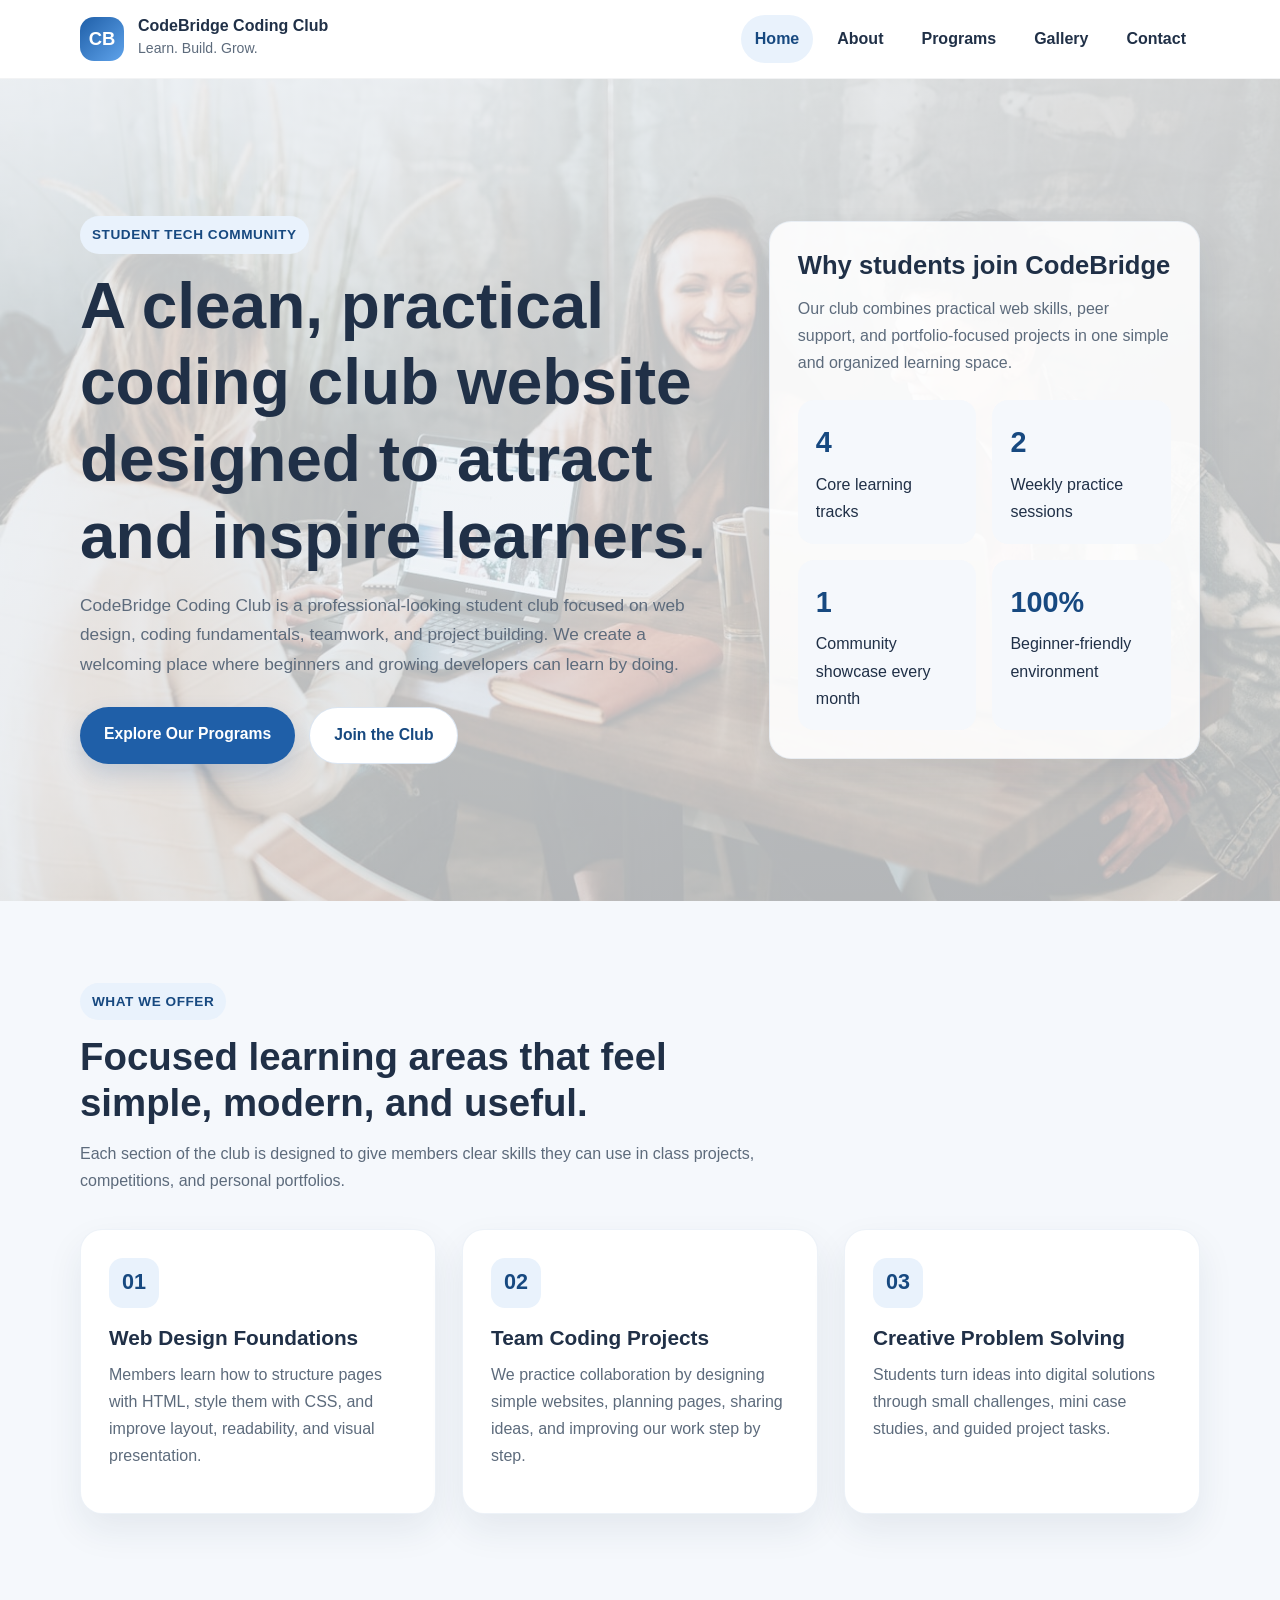
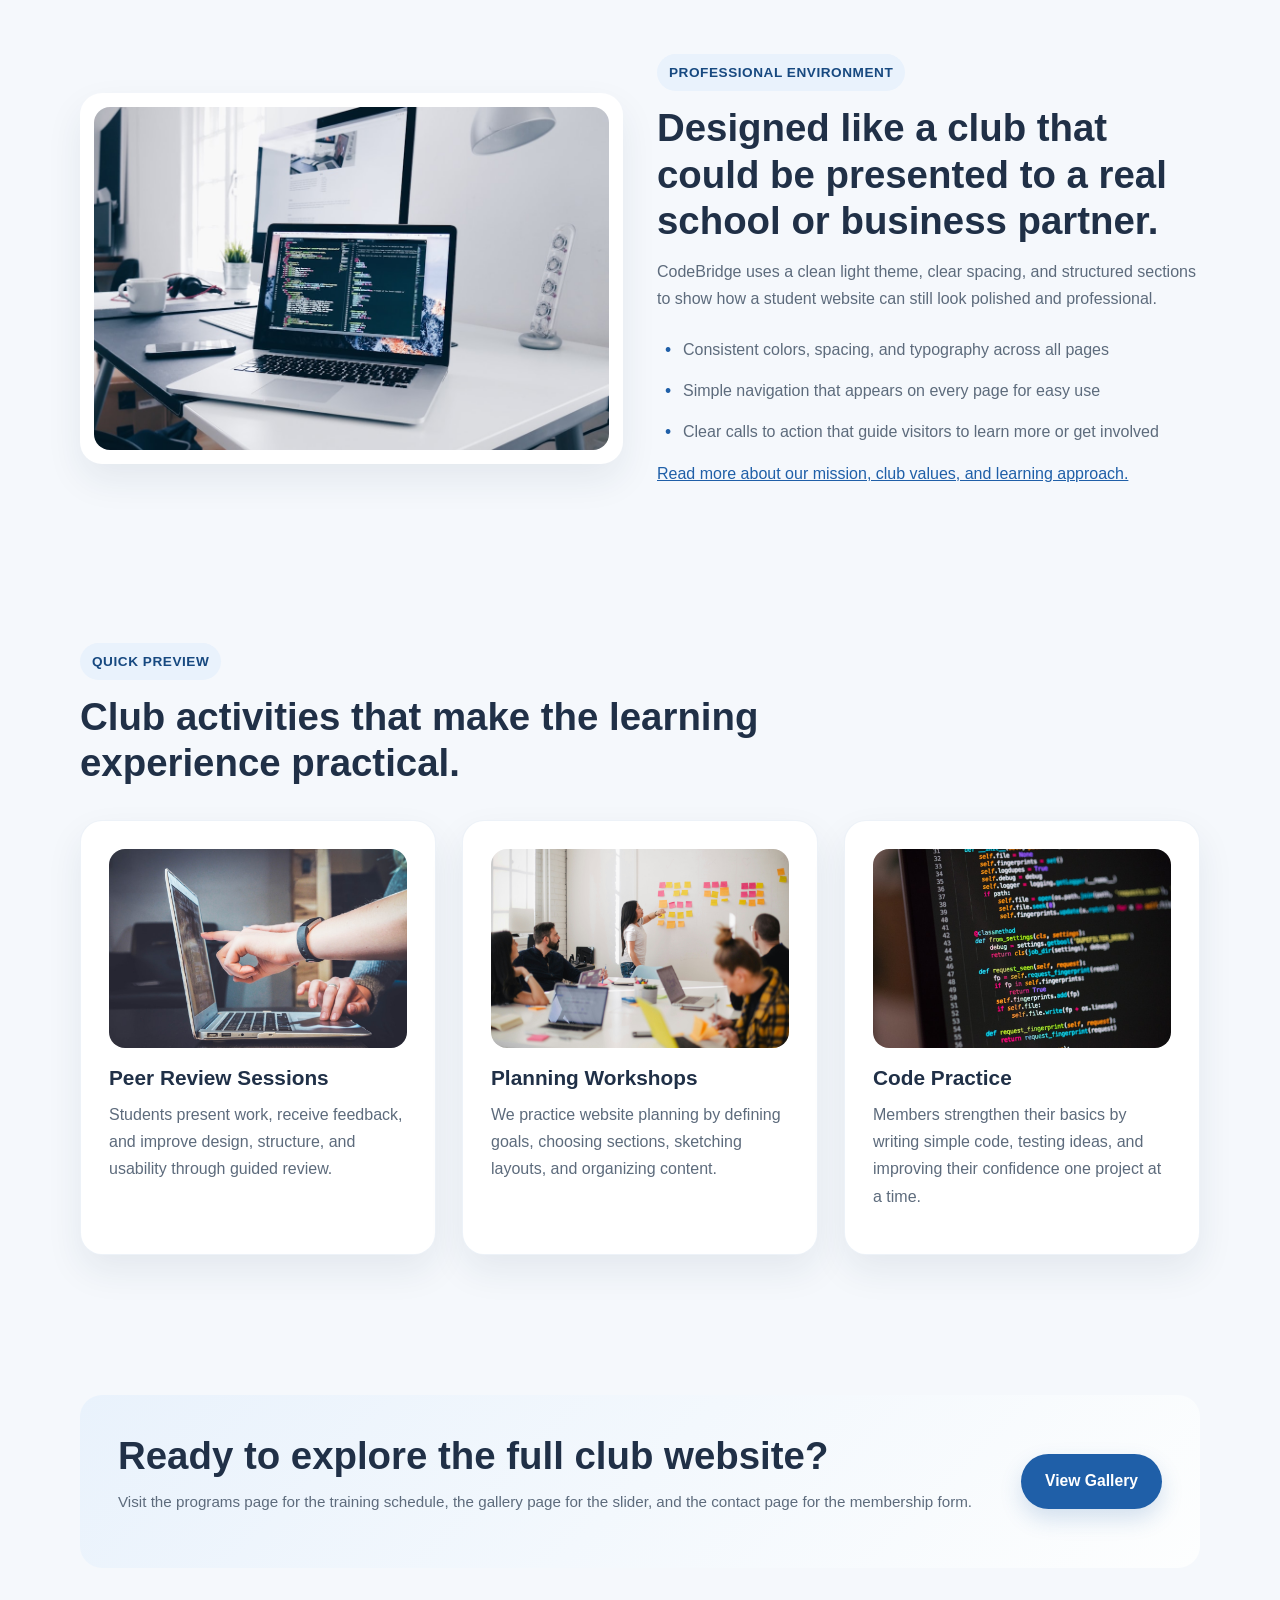
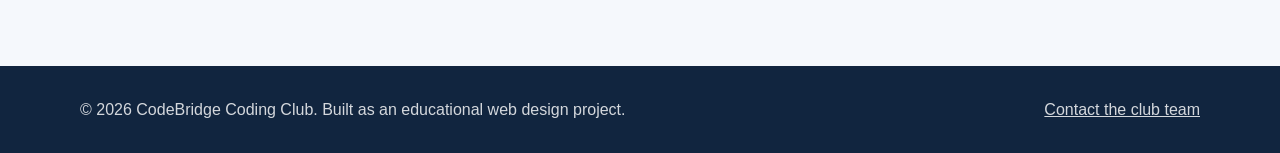
==== index.html @ a782f55a "first commit" ====
<!DOCTYPE html>
<html lang="en">
<head>
    <meta charset="UTF-8" />
    <meta name="viewport" content="width=device-width, initial-scale=1.0" />
    <title>CodeBridge Coding Club | Home</title>
    <link rel="stylesheet" href="css/styles.css" />
</head>
<body>
    <header class="site-header">
        <div class="container navbar">
            <a class="brand" href="index.html">
                <span class="brand-mark">CB</span>
                <span class="brand-text">
                    <strong>CodeBridge Coding Club</strong>
                    <span>Learn. Build. Grow.</span>
                </span>
            </a>
            <nav aria-label="Main navigation">
                <ul class="nav-menu">
                    <li><a href="index.html" class="active">Home</a></li>
                    <li><a href="about.html">About</a></li>
                    <li><a href="programs.html">Programs</a></li>
                    <li><a href="gallery.html">Gallery</a></li>
                    <li><a href="contact.html">Contact</a></li>
                </ul>
            </nav>
        </div>
    </header>

    <main>
        <section class="hero">
            <div class="container hero-grid">
                <div class="hero-copy">
                    <span class="eyebrow">Student Tech Community</span>
                    <h1>A clean, practical coding club website designed to attract and inspire learners.</h1>
                    <p class="lead">CodeBridge Coding Club is a professional-looking student club focused on web design, coding fundamentals, teamwork, and project building. We create a welcoming place where beginners and growing developers can learn by doing.</p>
                    <div class="hero-actions">
                        <a class="button" href="programs.html">Explore Our Programs</a>
                        <a class="button button-secondary" href="contact.html">Join the Club</a>
                    </div>
                </div>

                <aside class="hero-panel" aria-label="Club highlights">
                    <h2 style="font-size: 1.6rem;">Why students join CodeBridge</h2>
                    <p>Our club combines practical web skills, peer support, and portfolio-focused projects in one simple and organized learning space.</p>
                    <div class="stat-grid">
                        <div class="stat-card">
                            <strong>4</strong>
                            <span>Core learning tracks</span>
                        </div>
                        <div class="stat-card">
                            <strong>2</strong>
                            <span>Weekly practice sessions</span>
                        </div>
                        <div class="stat-card">
                            <strong>1</strong>
                            <span>Community showcase every month</span>
                        </div>
                        <div class="stat-card">
                            <strong>100%</strong>
                            <span>Beginner-friendly environment</span>
                        </div>
                    </div>
                </aside>
            </div>
        </section>

        <section class="section">
            <div class="container">
                <div class="section-title">
                    <span class="eyebrow">What We Offer</span>
                    <h2>Focused learning areas that feel simple, modern, and useful.</h2>
                    <p>Each section of the club is designed to give members clear skills they can use in class projects, competitions, and personal portfolios.</p>
                </div>

                <div class="cards">
                    <article class="card">
                        <div class="icon-badge">01</div>
                        <h3>Web Design Foundations</h3>
                        <p>Members learn how to structure pages with HTML, style them with CSS, and improve layout, readability, and visual presentation.</p>
                    </article>

                    <article class="card">
                        <div class="icon-badge">02</div>
                        <h3>Team Coding Projects</h3>
                        <p>We practice collaboration by designing simple websites, planning pages, sharing ideas, and improving our work step by step.</p>
                    </article>

                    <article class="card">
                        <div class="icon-badge">03</div>
                        <h3>Creative Problem Solving</h3>
                        <p>Students turn ideas into digital solutions through small challenges, mini case studies, and guided project tasks.</p>
                    </article>
                </div>
            </div>
        </section>

        <section class="section-tight">
            <div class="container split-panel">
                <div class="image-frame">
                    <img src="assets/images/coding-desk.jpg" alt="A clean coding desk with a laptop, monitor, phone, and workspace accessories." />
                </div>
                <div>
                    <span class="eyebrow">Professional Environment</span>
                    <h2>Designed like a club that could be presented to a real school or business partner.</h2>
                    <p>CodeBridge uses a clean light theme, clear spacing, and structured sections to show how a student website can still look polished and professional.</p>
                    <ul class="feature-list">
                        <li>Consistent colors, spacing, and typography across all pages</li>
                        <li>Simple navigation that appears on every page for easy use</li>
                        <li>Clear calls to action that guide visitors to learn more or get involved</li>
                    </ul>
                    <p><a href="about.html">Read more about our mission, club values, and learning approach.</a></p>
                </div>
            </div>
        </section>

        <section class="section">
            <div class="container">
                <div class="section-title">
                    <span class="eyebrow">Quick Preview</span>
                    <h2>Club activities that make the learning experience practical.</h2>
                </div>

                <div class="grid-3">
                    <article class="card">
                        <img src="assets/images/laptop-closeup.jpg" alt="Hands pointing at a laptop screen during a coding discussion." />
                        <h3 style="margin-top: 18px;">Peer Review Sessions</h3>
                        <p>Students present work, receive feedback, and improve design, structure, and usability through guided review.</p>
                    </article>

                    <article class="card">
                        <img src="assets/images/workshop-board.jpg" alt="Students in a workshop discussing ideas on a wall of colorful notes." />
                        <h3 style="margin-top: 18px;">Planning Workshops</h3>
                        <p>We practice website planning by defining goals, choosing sections, sketching layouts, and organizing content.</p>
                    </article>

                    <article class="card">
                        <img src="assets/images/code-screen.jpg" alt="A close-up of colorful source code on a computer screen." />
                        <h3 style="margin-top: 18px;">Code Practice</h3>
                        <p>Members strengthen their basics by writing simple code, testing ideas, and improving their confidence one project at a time.</p>
                    </article>
                </div>
            </div>
        </section>

        <section class="section-tight">
            <div class="container">
                <div class="cta-band">
                    <div>
                        <h2 style="margin-bottom: 10px;">Ready to explore the full club website?</h2>
                        <p class="small">Visit the programs page for the training schedule, the gallery page for the slider, and the contact page for the membership form.</p>
                    </div>
                    <a class="button" href="gallery.html">View Gallery</a>
                </div>
            </div>
        </section>
    </main>

    <footer class="site-footer">
        <div class="container footer-grid">
            <p>© 2026 CodeBridge Coding Club. Built as an educational web design project.</p>
            <p><a href="contact.html">Contact the club team</a></p>
        </div>
    </footer>
</body>
</html>
---- css/styles.css ----
:root {
    --primary: #1f5fa8;
    --primary-dark: #174980;
    --accent: #e9f2fc;
    --text: #203047;
    --muted: #5d6b7c;
    --bg: #f5f8fc;
    --white: #ffffff;
    --border: #d9e2ec;
    --shadow: 0 16px 36px rgba(24, 48, 79, 0.08);
    --radius-lg: 22px;
    --radius-md: 16px;
    --radius-sm: 10px;
    --max-width: 1120px;
}

* {
    box-sizing: border-box;
}

html {
    scroll-behavior: smooth;
}

body {
    margin: 0;
    font-family: Arial, Helvetica, sans-serif;
    color: var(--text);
    background-color: var(--bg);
    line-height: 1.7;
}

img {
    max-width: 100%;
    display: block;
    border-radius: var(--radius-md);
}

a {
    color: var(--primary);
}

a:hover {
    color: var(--primary-dark);
}

.container {
    width: min(100% - 40px, var(--max-width));
    margin: 0 auto;
}

.section {
    padding: 82px 0;
}

.section-tight {
    padding: 58px 0;
}

.section-title {
    max-width: 700px;
    margin-bottom: 34px;
}

.eyebrow {
    display: inline-block;
    margin-bottom: 14px;
    padding: 7px 12px;
    border-radius: 999px;
    background: var(--accent);
    color: var(--primary-dark);
    font-size: 0.85rem;
    font-weight: 700;
    letter-spacing: 0.04em;
    text-transform: uppercase;
}

h1, h2, h3, h4 {
    margin-top: 0;
    line-height: 1.2;
}

h1 {
    font-size: clamp(2.7rem, 5vw, 4.4rem);
    margin-bottom: 16px;
}

h2 {
    font-size: clamp(1.9rem, 3vw, 2.8rem);
    margin-bottom: 14px;
}

h3 {
    font-size: 1.3rem;
    margin-bottom: 10px;
}

p {
    margin-top: 0;
    color: var(--muted);
}

.lead {
    font-size: 1.08rem;
    max-width: 640px;
}

.button,
button,
input[type="submit"],
input[type="reset"] {
    display: inline-block;
    border: none;
    border-radius: 999px;
    background: var(--primary);
    color: var(--white);
    padding: 14px 24px;
    font-size: 0.98rem;
    font-weight: 700;
    text-decoration: none;
    cursor: pointer;
    transition: transform 0.25s ease, background-color 0.25s ease, box-shadow 0.25s ease;
    box-shadow: 0 10px 22px rgba(31, 95, 168, 0.18);
}

.button:hover,
button:hover,
input[type="submit"]:hover,
input[type="reset"]:hover {
    background: var(--primary-dark);
    transform: translateY(-2px);
}

.button-secondary,
input[type="reset"].button-secondary,
button.button-secondary {
    background: var(--white);
    color: var(--primary-dark);
    border: 1px solid rgba(31, 95, 168, 0.16);
    box-shadow: none;
}

.button-secondary:hover {
    background: #eef5fd;
}

.site-header {
    position: sticky;
    top: 0;
    z-index: 100;
    background: rgba(255, 255, 255, 0.94);
    backdrop-filter: blur(10px);
    border-bottom: 1px solid rgba(32, 48, 71, 0.06);
}

.navbar {
    min-height: 78px;
    display: flex;
    align-items: center;
    justify-content: space-between;
    gap: 24px;
}

.brand {
    display: flex;
    align-items: center;
    gap: 14px;
    text-decoration: none;
    color: var(--text);
}

.brand-mark {
    width: 44px;
    height: 44px;
    border-radius: 14px;
    background: linear-gradient(135deg, #1f5fa8, #5fa3eb);
    color: var(--white);
    display: inline-flex;
    align-items: center;
    justify-content: center;
    font-weight: 700;
    font-size: 1.15rem;
}

.brand-text strong {
    display: block;
    font-size: 1rem;
    line-height: 1.1;
}

.brand-text span {
    font-size: 0.88rem;
    color: var(--muted);
}

.nav-menu {
    list-style: none;
    display: flex;
    flex-wrap: wrap;
    gap: 10px;
    margin: 0;
    padding: 0;
}

.nav-menu a {
    display: inline-block;
    padding: 10px 14px;
    border-radius: 999px;
    color: var(--text);
    text-decoration: none;
    font-weight: 600;
    transition: background-color 0.25s ease, color 0.25s ease;
}

.nav-menu a:hover,
.nav-menu a.active {
    background: var(--accent);
    color: var(--primary-dark);
}

.hero {
    min-height: calc(100vh - 78px);
    display: flex;
    align-items: center;
    background-image: linear-gradient(rgba(250, 252, 255, 0.8), rgba(248, 251, 255, 0.72)), url('../assets/images/hero-team.jpg');
    background-size: cover;
    background-position: center;
}

.hero-grid {
    display: grid;
    grid-template-columns: 1.2fr 0.8fr;
    gap: 42px;
    align-items: center;
}

.hero-copy {
    padding: 60px 0;
}

.hero-copy p {
    max-width: 650px;
}

.hero-actions {
    display: flex;
    flex-wrap: wrap;
    gap: 14px;
    margin-top: 28px;
}

.hero-panel {
    background: rgba(255, 255, 255, 0.88);
    padding: 28px;
    border-radius: var(--radius-lg);
    box-shadow: var(--shadow);
    border: 1px solid rgba(31, 95, 168, 0.08);
}

.stat-grid {
    display: grid;
    grid-template-columns: repeat(2, 1fr);
    gap: 16px;
    margin-top: 24px;
}

.stat-card {
    padding: 18px;
    border-radius: var(--radius-md);
    background: var(--bg);
}

.stat-card strong {
    display: block;
    font-size: 1.8rem;
    color: var(--primary-dark);
    margin-bottom: 4px;
}

.grid-3,
.grid-2,
.cards,
.gallery-grid,
.two-column {
    display: grid;
    gap: 26px;
}

.grid-3,
.cards {
    grid-template-columns: repeat(3, minmax(0, 1fr));
}

.grid-2,
.two-column {
    grid-template-columns: repeat(2, minmax(0, 1fr));
}

.card {
    background: var(--white);
    padding: 28px;
    border-radius: var(--radius-lg);
    box-shadow: var(--shadow);
    border: 1px solid rgba(31, 95, 168, 0.08);
    transition: transform 0.3s ease, box-shadow 0.3s ease;
}

.card:hover {
    transform: translateY(-6px);
    box-shadow: 0 20px 34px rgba(24, 48, 79, 0.12);
}

.icon-badge {
    width: 50px;
    height: 50px;
    margin-bottom: 18px;
    border-radius: 14px;
    background: var(--accent);
    color: var(--primary-dark);
    display: inline-flex;
    align-items: center;
    justify-content: center;
    font-size: 1.35rem;
    font-weight: 700;
}

.split-panel {
    display: grid;
    grid-template-columns: 1fr 1fr;
    gap: 34px;
    align-items: center;
}

.image-frame {
    background: var(--white);
    padding: 14px;
    border-radius: var(--radius-lg);
    box-shadow: var(--shadow);
}

.feature-list {
    padding: 0;
    margin: 24px 0 0;
    list-style: none;
}

.feature-list li {
    margin-bottom: 14px;
    padding-left: 26px;
    position: relative;
    color: var(--muted);
}

.feature-list li::before {
    content: '•';
    position: absolute;
    left: 8px;
    color: var(--primary);
    font-size: 1.1rem;
}

table {
    width: 100%;
    border-collapse: collapse;
    background: var(--white);
    box-shadow: var(--shadow);
    border-radius: var(--radius-lg);
    overflow: hidden;
}

caption {
    text-align: left;
    font-weight: 700;
    margin-bottom: 14px;
    color: var(--text);
}

th,
td {
    padding: 18px 16px;
    text-align: left;
    border-bottom: 1px solid var(--border);
    vertical-align: top;
}

th {
    background: #eff5fb;
    color: var(--primary-dark);
    font-size: 0.94rem;
}

tr:hover td {
    background: #fbfdff;
}

.form-wrapper {
    background: var(--white);
    border-radius: var(--radius-lg);
    padding: 30px;
    box-shadow: var(--shadow);
    border: 1px solid rgba(31, 95, 168, 0.08);
}

fieldset {
    border: 1px solid var(--border);
    border-radius: var(--radius-md);
    padding: 20px;
    margin: 0 0 20px;
}

legend {
    font-weight: 700;
    color: var(--primary-dark);
    padding: 0 10px;
}

label {
    display: block;
    margin-bottom: 8px;
    font-weight: 700;
    color: var(--text);
}

input[type="text"],
input[type="email"],
select,
textarea {
    width: 100%;
    padding: 14px 14px;
    border-radius: var(--radius-sm);
    border: 1px solid #c8d5e4;
    background: #fcfdff;
    color: var(--text);
    font: inherit;
    margin-bottom: 18px;
}

input:focus,
select:focus,
textarea:focus {
    outline: 3px solid rgba(95, 163, 235, 0.2);
    border-color: var(--primary);
}

textarea {
    min-height: 140px;
    resize: vertical;
}

.form-row {
    display: grid;
    grid-template-columns: repeat(2, minmax(0, 1fr));
    gap: 18px;
}

.radio-row,
.checkbox-row {
    display: flex;
    flex-wrap: wrap;
    gap: 18px;
    margin-bottom: 18px;
}

.inline-option {
    display: inline-flex;
    align-items: center;
    gap: 8px;
    font-weight: 600;
    color: var(--muted);
}

.inline-option input {
    margin: 0;
}

.form-actions {
    display: flex;
    flex-wrap: wrap;
    gap: 12px;
}

.notice {
    margin-top: 16px;
    padding: 16px 18px;
    border-left: 4px solid var(--primary);
    border-radius: 0 12px 12px 0;
    background: #f4f8fd;
}

.slider {
    position: relative;
    background: var(--white);
    border-radius: var(--radius-lg);
    overflow: hidden;
    box-shadow: var(--shadow);
}

.slide {
    display: none;
    position: relative;
}

.slide.active {
    display: block;
}

.slide img {
    width: 100%;
    height: 520px;
    object-fit: cover;
    border-radius: 0;
}

.slide-caption {
    position: absolute;
    left: 24px;
    bottom: 24px;
    max-width: 520px;
    background: rgba(255, 255, 255, 0.9);
    border-radius: 14px;
    padding: 18px 20px;
}

.slider-controls {
    position: absolute;
    inset: 0;
    display: flex;
    align-items: center;
    justify-content: space-between;
    pointer-events: none;
}

.slider-controls button {
    pointer-events: auto;
    margin: 0 16px;
    width: 48px;
    height: 48px;
    padding: 0;
    border-radius: 50%;
    display: inline-flex;
    align-items: center;
    justify-content: center;
    font-size: 1.35rem;
}

.slider-dots {
    display: flex;
    justify-content: center;
    gap: 10px;
    padding: 18px;
    background: var(--white);
}

.slider-dots button {
    width: 12px;
    height: 12px;
    padding: 0;
    border-radius: 50%;
    box-shadow: none;
    background: #c2d2e6;
}

.slider-dots button.active {
    background: var(--primary);
}

.gallery-grid {
    grid-template-columns: repeat(3, minmax(0, 1fr));
    margin-top: 30px;
}

.gallery-card {
    background: var(--white);
    padding: 14px;
    border-radius: var(--radius-md);
    box-shadow: var(--shadow);
    transition: transform 0.3s ease;
}

.gallery-card:hover {
    transform: translateY(-5px);
}

.gallery-card img {
    height: 220px;
    object-fit: cover;
    width: 100%;
    margin-bottom: 12px;
}

.audio-box,
.info-box {
    background: var(--white);
    border-radius: var(--radius-lg);
    padding: 26px;
    box-shadow: var(--shadow);
    border: 1px solid rgba(31, 95, 168, 0.08);
}

.audio-box audio {
    width: 100%;
    margin-top: 14px;
}

.cta-band {
    background: linear-gradient(135deg, #e9f2fc, #fdfefe);
    border-radius: var(--radius-lg);
    padding: 38px;
    display: flex;
    justify-content: space-between;
    gap: 24px;
    align-items: center;
}

.page-hero {
    padding: 80px 0 52px;
    background: linear-gradient(180deg, #f8fbff, #eef5fb);
}

.breadcrumb {
    font-size: 0.95rem;
    color: var(--muted);
    margin-bottom: 14px;
}

.site-footer {
    background: #11253f;
    color: rgba(255, 255, 255, 0.8);
    padding: 30px 0;
    margin-top: 40px;
}

.footer-grid {
    display: flex;
    flex-wrap: wrap;
    justify-content: space-between;
    gap: 18px;
}

.site-footer p,
.site-footer a {
    color: rgba(255, 255, 255, 0.82);
    margin: 0;
}

.site-footer a:hover {
    color: #ffffff;
}

.small {
    font-size: 0.95rem;
}

@media (max-width: 980px) {
    .hero-grid,
    .split-panel,
    .grid-3,
    .grid-2,
    .cards,
    .gallery-grid,
    .two-column,
    .form-row {
        grid-template-columns: 1fr;
    }

    .hero {
        min-height: auto;
    }

    .hero-copy {
        padding: 54px 0 20px;
    }

    .slide img {
        height: 380px;
    }

    .cta-band {
        flex-direction: column;
        align-items: flex-start;
    }
}

@media (max-width: 760px) {
    .navbar {
        flex-direction: column;
        align-items: flex-start;
        padding: 16px 0;
    }

    .nav-menu {
        gap: 8px;
    }

    .section,
    .page-hero {
        padding-top: 64px;
        padding-bottom: 44px;
    }

    .hero-actions,
    .form-actions,
    .radio-row,
    .checkbox-row {
        flex-direction: column;
        align-items: flex-start;
    }

    .stat-grid {
        grid-template-columns: 1fr;
    }

    .slide img {
        height: 300px;
    }

    .slide-caption {
        left: 16px;
        right: 16px;
        bottom: 16px;
        max-width: none;
    }
}
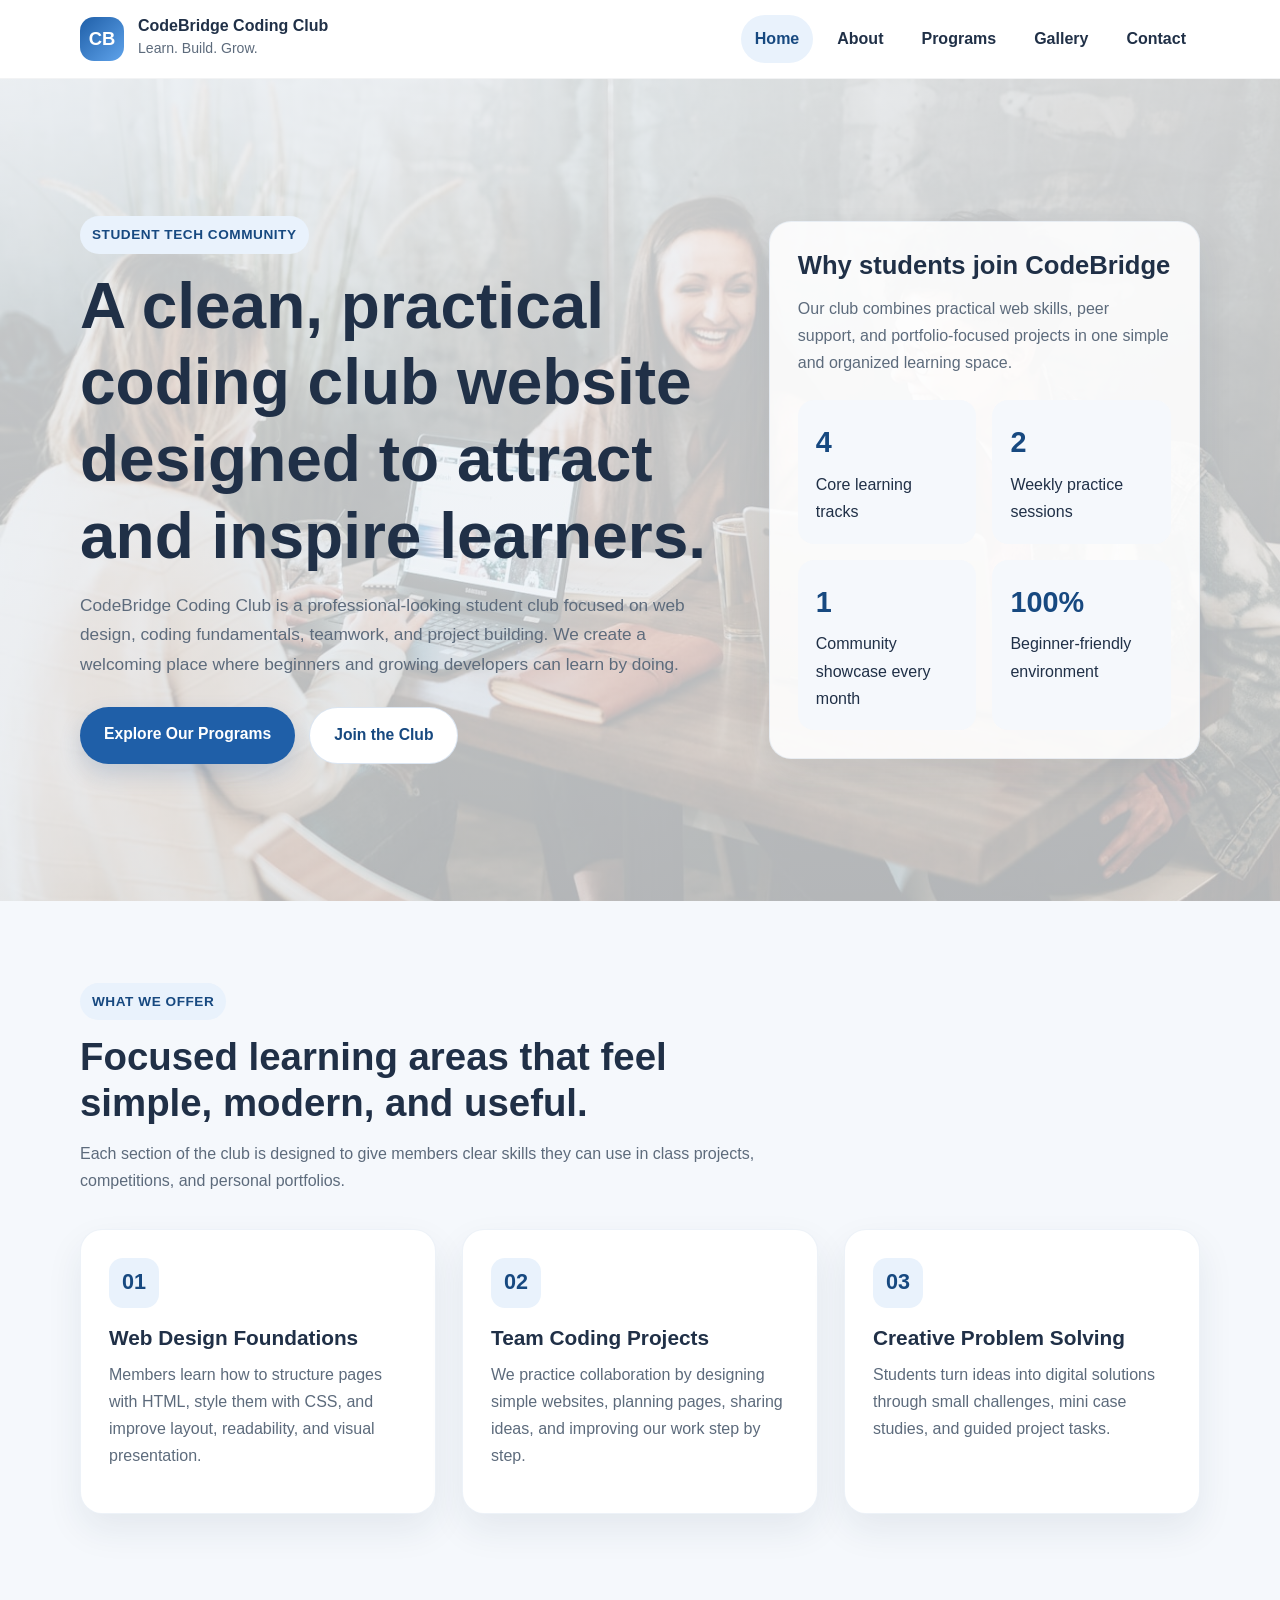
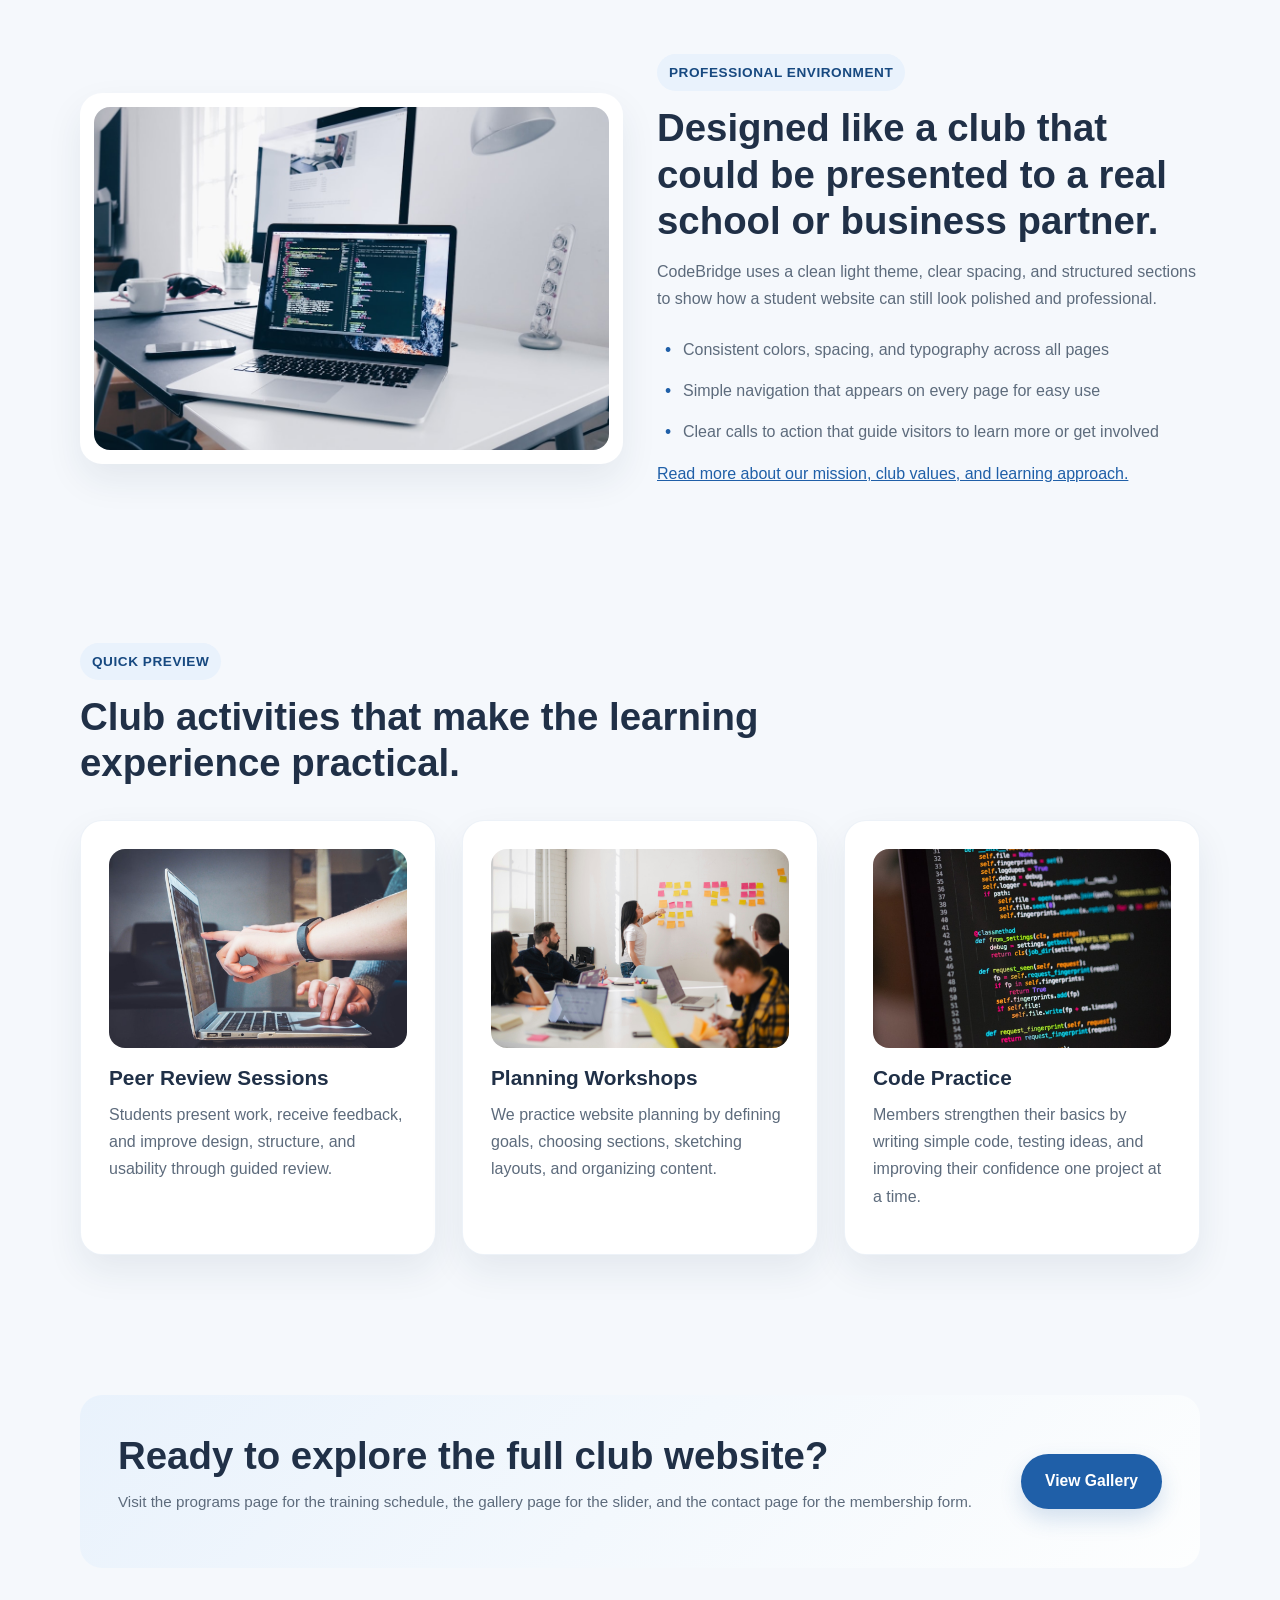
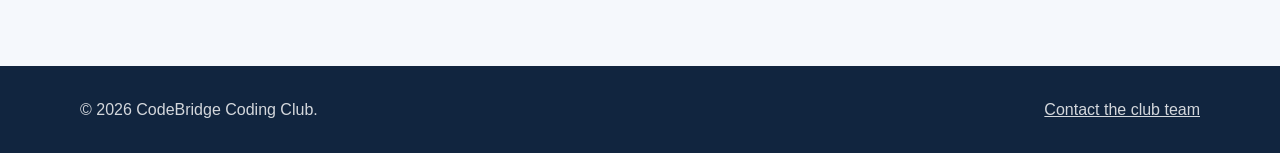
==== commit 9cb3bed3: "modifications" ====
--- a/index.html
+++ b/index.html
@@ -5,6 +5,7 @@
     <meta name="viewport" content="width=device-width, initial-scale=1.0" />
     <title>CodeBridge Coding Club | Home</title>
     <link rel="stylesheet" href="css/styles.css" />
+    <link rel="icon" type="image/png" href="assets/images/title-logo.png">
 </head>
 <body>
     <header class="site-header">
@@ -159,7 +160,7 @@
 
     <footer class="site-footer">
         <div class="container footer-grid">
-            <p>© 2026 CodeBridge Coding Club. Built as an educational web design project.</p>
+            <p>© 2026 CodeBridge Coding Club.</p>
             <p><a href="contact.html">Contact the club team</a></p>
         </div>
     </footer>
